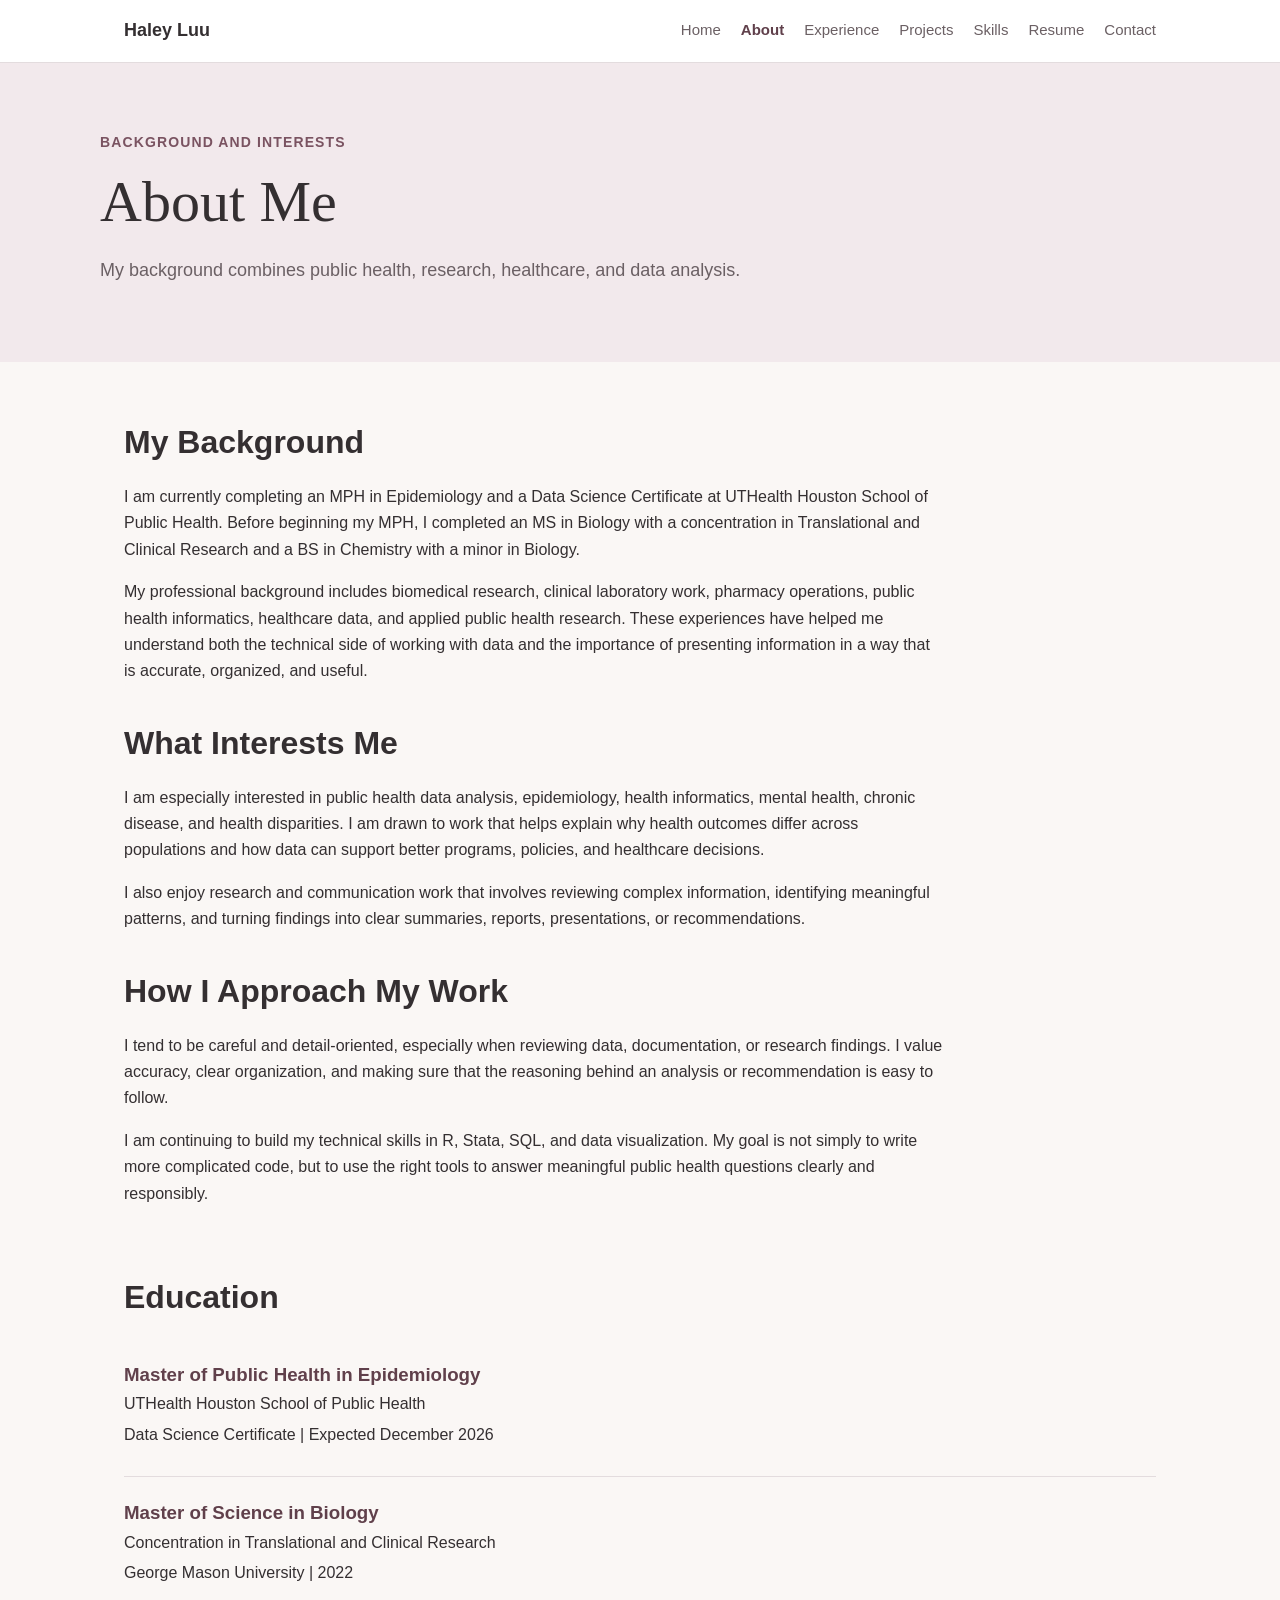
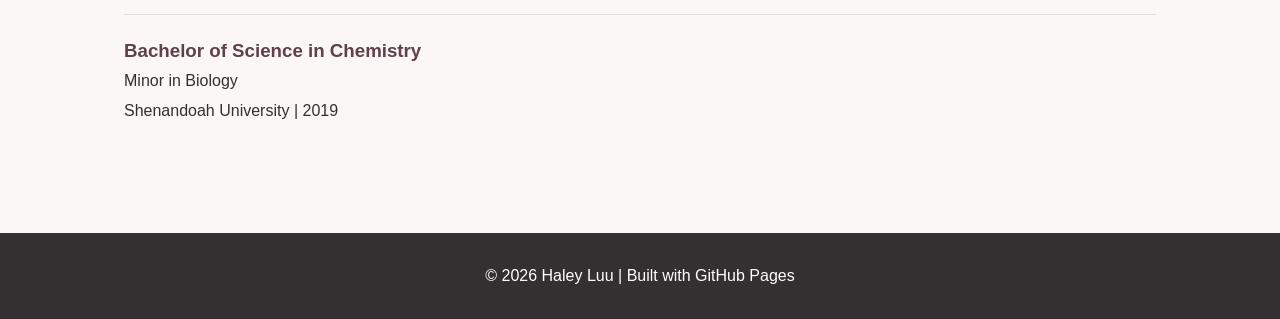
==== about.html @ 962a0a88 "Create about page" ====
<!DOCTYPE html>
<html lang="en">
<head>
  <meta charset="UTF-8">

  <meta
    name="viewport"
    content="width=device-width, initial-scale=1.0"
  >

  <meta
    name="description"
    content="Learn more about Haley Luu's background in epidemiology, public health, healthcare data, research, and health equity."
  >

  <title>About | Haley Luu</title>

  <link rel="stylesheet" href="styles.css">
</head>

<body>
  <nav>
    <div class="nav-container">
      <a class="nav-name" href="index.html">Haley Luu</a>

      <div class="nav-links">
        <a href="index.html">Home</a>
        <a class="active" href="about.html">About</a>
        <a href="experience.html">Experience</a>
        <a href="projects.html">Projects</a>
        <a href="skills.html">Skills</a>
        <a href="resume.html">Resume</a>
        <a href="contact.html">Contact</a>
      </div>
    </div>
  </nav>

  <header class="page-header">
    <div class="page-header-content">
      <p class="eyebrow">Background and Interests</p>

      <h1>About Me</h1>

      <p class="page-intro">
        My background combines public health, research, healthcare, and data
        analysis.
      </p>
    </div>
  </header>

  <main>
    <section>
      <div class="content-block">
        <h2>My Background</h2>

        <p>
          I am currently completing an MPH in Epidemiology and a Data Science
          Certificate at UTHealth Houston School of Public Health. Before
          beginning my MPH, I completed an MS in Biology with a concentration
          in Translational and Clinical Research and a BS in Chemistry with a
          minor in Biology.
        </p>

        <p>
          My professional background includes biomedical research, clinical
          laboratory work, pharmacy operations, public health informatics,
          healthcare data, and applied public health research. These
          experiences have helped me understand both the technical side of
          working with data and the importance of presenting information in a
          way that is accurate, organized, and useful.
        </p>
      </div>

      <div class="content-block">
        <h2>What Interests Me</h2>

        <p>
          I am especially interested in public health data analysis,
          epidemiology, health informatics, mental health, chronic disease,
          and health disparities. I am drawn to work that helps explain why
          health outcomes differ across populations and how data can support
          better programs, policies, and healthcare decisions.
        </p>

        <p>
          I also enjoy research and communication work that involves reviewing
          complex information, identifying meaningful patterns, and turning
          findings into clear summaries, reports, presentations, or
          recommendations.
        </p>
      </div>

      <div class="content-block">
        <h2>How I Approach My Work</h2>

        <p>
          I tend to be careful and detail-oriented, especially when reviewing
          data, documentation, or research findings. I value accuracy, clear
          organization, and making sure that the reasoning behind an analysis
          or recommendation is easy to follow.
        </p>

        <p>
          I am continuing to build my technical skills in R, Stata, SQL, and
          data visualization. My goal is not simply to write more complicated
          code, but to use the right tools to answer meaningful public health
          questions clearly and responsibly.
        </p>
      </div>
    </section>

    <section>
      <h2>Education</h2>

      <div class="education-item">
        <h3>Master of Public Health in Epidemiology</h3>

        <p>UTHealth Houston School of Public Health</p>

        <p>Data Science Certificate | Expected December 2026</p>
      </div>

      <div class="education-item">
        <h3>Master of Science in Biology</h3>

        <p>Concentration in Translational and Clinical Research</p>

        <p>George Mason University | 2022</p>
      </div>

      <div class="education-item">
        <h3>Bachelor of Science in Chemistry</h3>

        <p>Minor in Biology</p>

        <p>Shenandoah University | 2019</p>
      </div>
    </section>
  </main>

  <footer>
    <p>© 2026 Haley Luu | Built with GitHub Pages</p>
  </footer>
</body>
</html>
---- styles.css ----
/* ------------------------------
   COLOR PALETTE
------------------------------ */

:root {
  --background: #faf7f5;
  --surface: #ffffff;
  --hero-background: #f2e9ec;

  --text-primary: #342f31;
  --text-secondary: #6b6064;

  --accent: #7a5361;
  --accent-dark: #60404b;
  --accent-light: #f1e5e9;
  --soft-lilac: #eee9f1;

  --border: #e3dcde;
  --shadow: rgba(74, 54, 61, 0.07);
}

/* ------------------------------
   GENERAL STYLES
------------------------------ */

* {
  box-sizing: border-box;
}

html {
  scroll-behavior: smooth;
}

body {
  margin: 0;
  font-family: "Segoe UI", Arial, sans-serif;
  background-color: var(--background);
  color: var(--text-primary);
  line-height: 1.65;
}

a {
  color: var(--accent-dark);
}

img {
  max-width: 100%;
  height: auto;
}

h1,
h2,
h3 {
  line-height: 1.25;
}

h1 {
  margin: 0 0 18px;
  font-family: Georgia, "Times New Roman", serif;
  font-size: clamp(42px, 7vw, 66px);
  font-weight: 500;
}

h2 {
  margin: 0 0 22px;
  font-size: 32px;
}

h3 {
  margin: 0 0 10px;
  color: var(--accent-dark);
}

p {
  margin-top: 0;
}

main {
  max-width: 1080px;
  margin: 0 auto;
  padding: 60px 24px 80px;
}

section {
  margin-bottom: 70px;
}

section:last-child {
  margin-bottom: 0;
}

/* ------------------------------
   NAVIGATION
------------------------------ */

nav {
  position: sticky;
  top: 0;
  z-index: 100;
  background-color: rgba(255, 255, 255, 0.96);
  border-bottom: 1px solid var(--border);
}

.nav-container {
  max-width: 1080px;
  margin: 0 auto;
  padding: 16px 24px;
  display: flex;
  justify-content: space-between;
  align-items: center;
  gap: 24px;
}

.nav-name {
  color: var(--text-primary);
  font-size: 18px;
  font-weight: 700;
  text-decoration: none;
}

.nav-links {
  display: flex;
  flex-wrap: wrap;
  gap: 20px;
}

.nav-links a {
  color: var(--text-secondary);
  font-size: 15px;
  text-decoration: none;
}

.nav-links a:hover,
.nav-links a.active {
  color: var(--accent-dark);
}

.nav-links a.active {
  font-weight: 700;
}

/* ------------------------------
   HEADERS
------------------------------ */

.hero {
  padding: 90px 24px 80px;
  background-color: var(--hero-background);
}

.hero-content,
.page-header-content {
  max-width: 1080px;
  margin: 0 auto;
}

.eyebrow {
  margin-bottom: 12px;
  color: var(--accent);
  font-size: 14px;
  font-weight: 700;
  letter-spacing: 0.08em;
  text-transform: uppercase;
}

.headline {
  max-width: 880px;
  margin-bottom: 20px;
  color: var(--text-secondary);
  font-size: clamp(20px, 3vw, 27px);
}

.intro {
  max-width: 790px;
  margin-bottom: 0;
  font-size: 18px;
}

.page-header {
  padding: 68px 24px 58px;
  background-color: var(--hero-background);
}

.page-header h1 {
  font-size: clamp(40px, 6vw, 58px);
}

.page-intro,
.section-intro {
  max-width: 800px;
  color: var(--text-secondary);
  font-size: 18px;
}

/* ------------------------------
   BUTTONS
------------------------------ */

.button-group {
  display: flex;
  flex-wrap: wrap;
  gap: 12px;
  margin-top: 30px;
}

.button {
  display: inline-block;
  padding: 12px 20px;
  border: 1px solid var(--accent);
  border-radius: 7px;
  background-color: var(--accent);
  color: #ffffff;
  font-weight: 700;
  text-decoration: none;
}

.button:hover {
  border-color: var(--accent-dark);
  background-color: var(--accent-dark);
}

.button.secondary {
  background-color: transparent;
  color: var(--accent-dark);
}

.button.secondary:hover {
  background-color: var(--accent-light);
}

/* ------------------------------
   CARDS
------------------------------ */

.cards {
  display: grid;
  grid-template-columns: repeat(2, 1fr);
  gap: 24px;
  margin-top: 30px;
}

.card {
  display: flex;
  flex-direction: column;
  padding: 28px;
  border: 1px solid var(--border);
  border-radius: 12px;
  background-color: var(--surface);
  box-shadow: 0 4px 16px var(--shadow);
}

.card p {
  margin-bottom: 18px;
}

.card-link {
  display: inline-block;
  margin-top: auto;
  padding-top: 18px;
  color: var(--accent-dark);
  font-weight: 700;
  text-decoration: none;
}

.card-link:hover {
  text-decoration: underline;
}

/* ------------------------------
   TAGS
------------------------------ */

.tags {
  margin-top: 4px;
}

.tag {
  display: inline-block;
  margin: 5px 5px 0 0;
  padding: 5px 10px;
  border-radius: 20px;
  background-color: var(--accent-light);
  color: var(--accent-dark);
  font-size: 13px;
}

.tag.lilac {
  background-color: var(--soft-lilac);
}

/* ------------------------------
   EXPERIENCE
------------------------------ */

.experience-list {
  display: grid;
  gap: 24px;
  margin-top: 30px;
}

.experience-card {
  padding: 28px;
  border: 1px solid var(--border);
  border-radius: 12px;
  background-color: var(--surface);
  box-shadow: 0 4px 16px var(--shadow);
}

.experience-meta {
  margin-bottom: 16px;
  color: var(--text-secondary);
  font-weight: 600;
}

.experience-date {
  margin-bottom: 18px;
  color: var(--text-secondary);
  font-size: 14px;
}

/* ------------------------------
   SKILLS
------------------------------ */

.skills-grid {
  display: grid;
  grid-template-columns: repeat(2, 1fr);
  gap: 24px;
  margin-top: 30px;
}

.skill-box {
  padding: 24px;
  border-left: 4px solid var(--accent);
  background-color: var(--surface);
  box-shadow: 0 4px 16px var(--shadow);
}

.skill-box p {
  margin-bottom: 0;
}

/* ------------------------------
   EDUCATION AND CONTENT
------------------------------ */

.content-block {
  max-width: 820px;
  margin-bottom: 38px;
}

.content-block:last-child {
  margin-bottom: 0;
}

.education-item {
  padding: 24px 0;
  border-bottom: 1px solid var(--border);
}

.education-item:last-child {
  border-bottom: none;
}

.education-item h3 {
  margin-bottom: 5px;
}

.education-item p {
  margin-bottom: 4px;
}

/* ------------------------------
   RESUME
------------------------------ */

.resume-box {
  max-width: 820px;
  padding: 34px;
  border: 1px solid var(--border);
  border-radius: 12px;
  background-color: var(--surface);
  box-shadow: 0 4px 16px var(--shadow);
}

/* ------------------------------
   CONTACT
------------------------------ */

.contact-box {
  max-width: 760px;
  padding: 34px;
  border: 1px solid var(--border);
  border-radius: 12px;
  background-color: var(--surface);
  box-shadow: 0 4px 16px var(--shadow);
}

.contact-links {
  display: flex;
  flex-wrap: wrap;
  gap: 18px;
  margin-top: 24px;
}

.contact-links a {
  color: var(--accent-dark);
  font-weight: 700;
  text-decoration: none;
}

.contact-links a:hover {
  text-decoration: underline;
}

/* ------------------------------
   FOOTER
------------------------------ */

footer {
  padding: 30px 24px;
  background-color: var(--text-primary);
  color: #ffffff;
  text-align: center;
}

footer p {
  margin: 0;
}

/* ------------------------------
   MOBILE DESIGN
------------------------------ */

@media (max-width: 800px) {
  .nav-container {
    align-items: flex-start;
    flex-direction: column;
    gap: 10px;
  }

  .nav-links {
    gap: 14px;
  }

  .hero {
    padding-top: 65px;
  }

  .cards,
  .skills-grid {
    grid-template-columns: 1fr;
  }

  main {
    padding-top: 45px;
  }
}
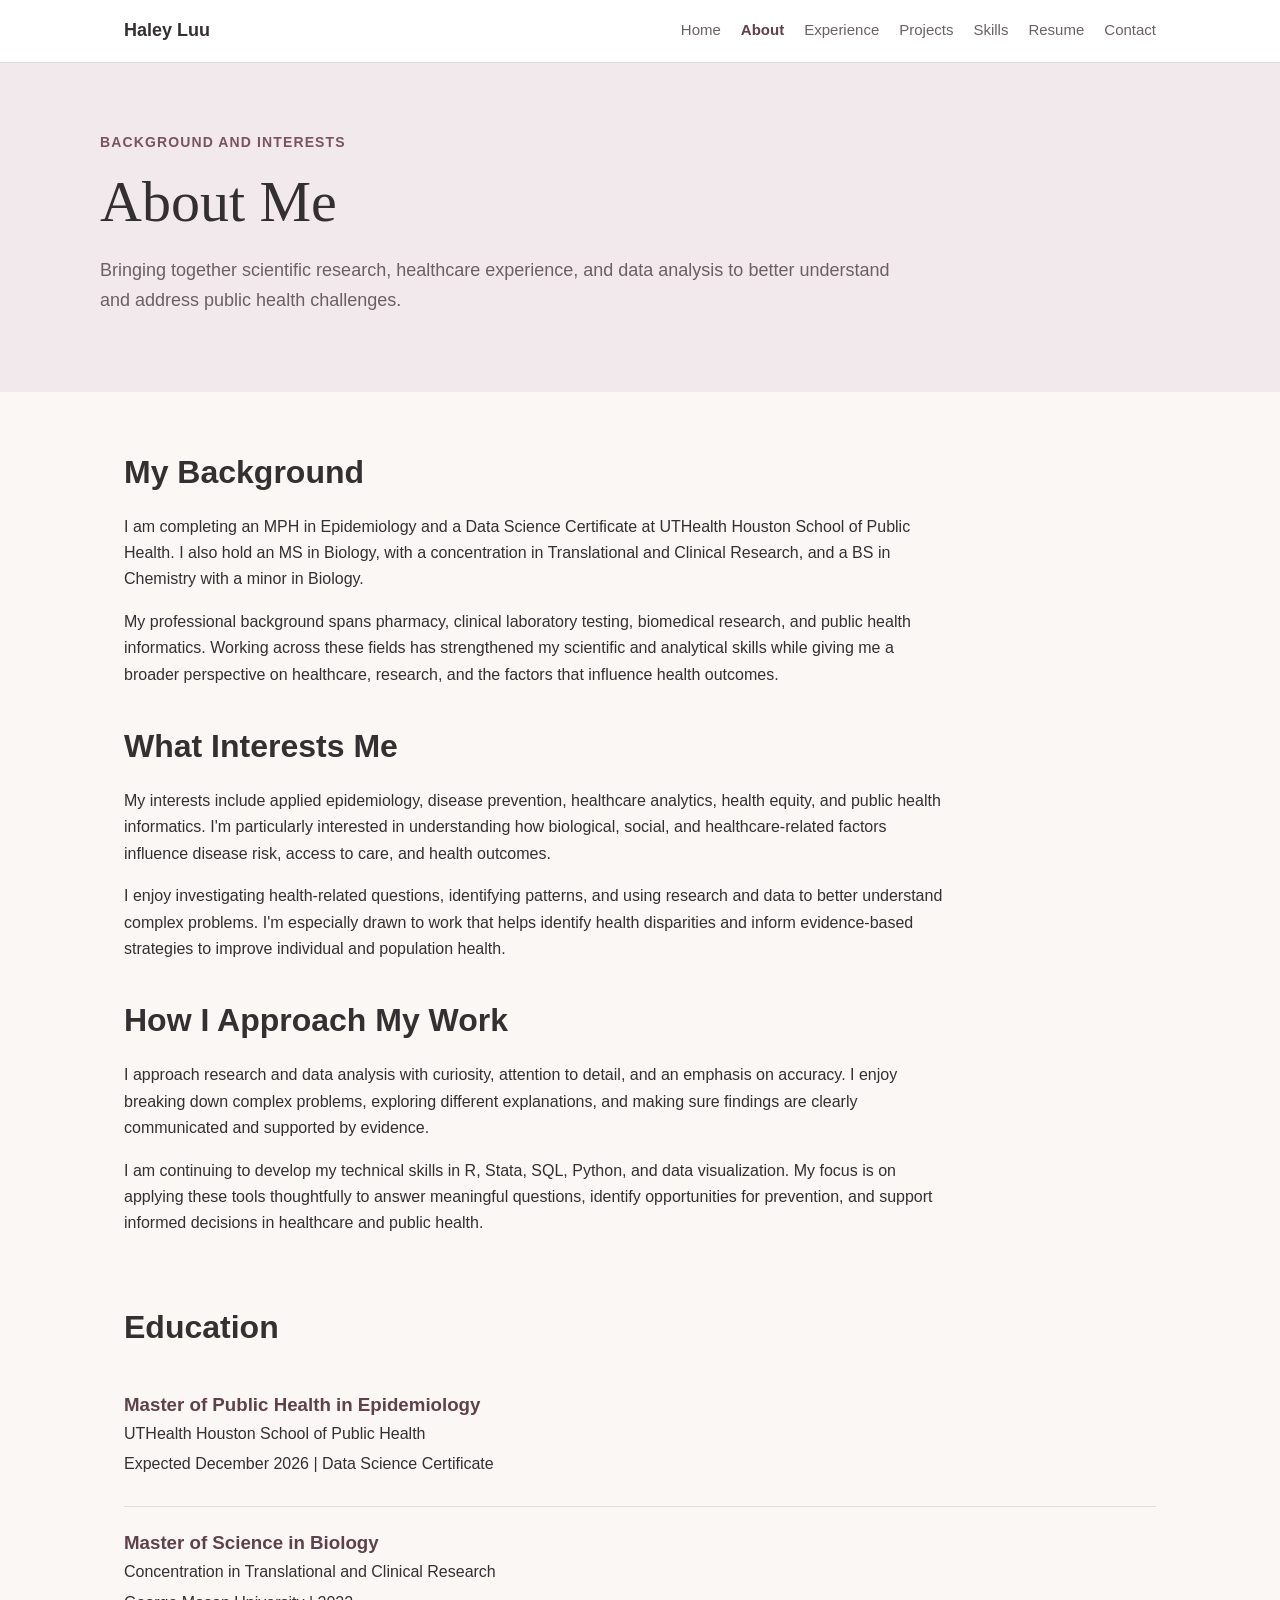
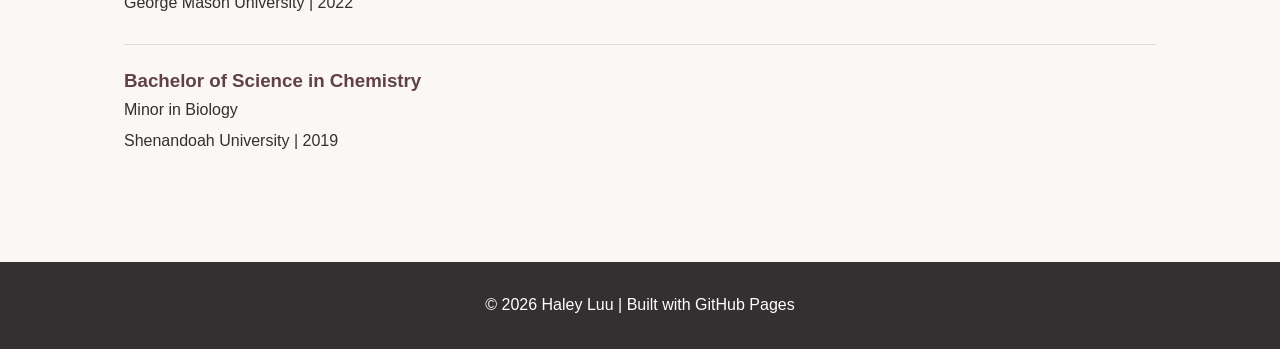
==== commit f8c98eaa: "Refine portfolio About page" ====
--- a/about.html
+++ b/about.html
@@ -42,8 +42,8 @@
       <h1>About Me</h1>
 
       <p class="page-intro">
-        My background combines public health, research, healthcare, and data
-        analysis.
+        Bringing together scientific research, healthcare experience,
+        and data analysis to better understand and address public health challenges.
       </p>
     </div>
   </header>
@@ -54,20 +54,18 @@
         <h2>My Background</h2>
 
         <p>
-          I am currently completing an MPH in Epidemiology and a Data Science
-          Certificate at UTHealth Houston School of Public Health. Before
-          beginning my MPH, I completed an MS in Biology with a concentration
-          in Translational and Clinical Research and a BS in Chemistry with a
-          minor in Biology.
+          I am completing an MPH in Epidemiology and a Data Science
+          Certificate at UTHealth Houston School of Public Health. I also
+          hold an MS in Biology, with a concentration in Translational and
+          Clinical Research, and a BS in Chemistry with a minor in Biology.
         </p>
 
         <p>
-          My professional background includes biomedical research, clinical
-          laboratory work, pharmacy operations, public health informatics,
-          healthcare data, and applied public health research. These
-          experiences have helped me understand both the technical side of
-          working with data and the importance of presenting information in a
-          way that is accurate, organized, and useful.
+          My professional background spans pharmacy, clinical laboratory
+          testing, biomedical research, and public health informatics.
+          Working across these fields has strengthened my scientific and
+          analytical skills while giving me a broader perspective on
+          healthcare, research, and the factors that influence health outcomes.
         </p>
       </div>
 
@@ -75,18 +73,19 @@
         <h2>What Interests Me</h2>
 
         <p>
-          I am especially interested in public health data analysis,
-          epidemiology, health informatics, mental health, chronic disease,
-          and health disparities. I am drawn to work that helps explain why
-          health outcomes differ across populations and how data can support
-          better programs, policies, and healthcare decisions.
+          My interests include applied epidemiology, disease prevention, 
+          healthcare analytics, health equity, and public health informatics. 
+          I'm particularly interested in understanding how biological, social,
+          and healthcare-related factors influence disease risk, access to
+          care, and health outcomes.
         </p>
 
         <p>
-          I also enjoy research and communication work that involves reviewing
-          complex information, identifying meaningful patterns, and turning
-          findings into clear summaries, reports, presentations, or
-          recommendations.
+          I enjoy investigating health-related questions, identifying patterns,
+          and using research and data to better understand complex problems.
+          I'm especially drawn to work that helps identify health disparities
+          and inform evidence-based strategies to improve individual and
+          population health.
         </p>
       </div>
 
@@ -94,17 +93,18 @@
         <h2>How I Approach My Work</h2>
 
         <p>
-          I tend to be careful and detail-oriented, especially when reviewing
-          data, documentation, or research findings. I value accuracy, clear
-          organization, and making sure that the reasoning behind an analysis
-          or recommendation is easy to follow.
+          I approach research and data analysis with curiosity, attention to
+          detail, and an emphasis on accuracy. I enjoy breaking down complex
+          problems, exploring different explanations, and making sure findings
+          are clearly communicated and supported by evidence. 
         </p>
 
         <p>
-          I am continuing to build my technical skills in R, Stata, SQL, and
-          data visualization. My goal is not simply to write more complicated
-          code, but to use the right tools to answer meaningful public health
-          questions clearly and responsibly.
+          I am continuing to develop my technical skills in R, Stata, SQL,
+          Python, and data visualization. My focus is on applying these tools 
+          thoughtfully to answer meaningful questions, identify opportunities
+          for prevention, and support informed decisions in healthcare and
+          public health.
         </p>
       </div>
     </section>
@@ -117,7 +117,7 @@
 
         <p>UTHealth Houston School of Public Health</p>
 
-        <p>Data Science Certificate | Expected December 2026</p>
+        <p>Expected December 2026 | Data Science Certificate</p>
       </div>
 
       <div class="education-item">
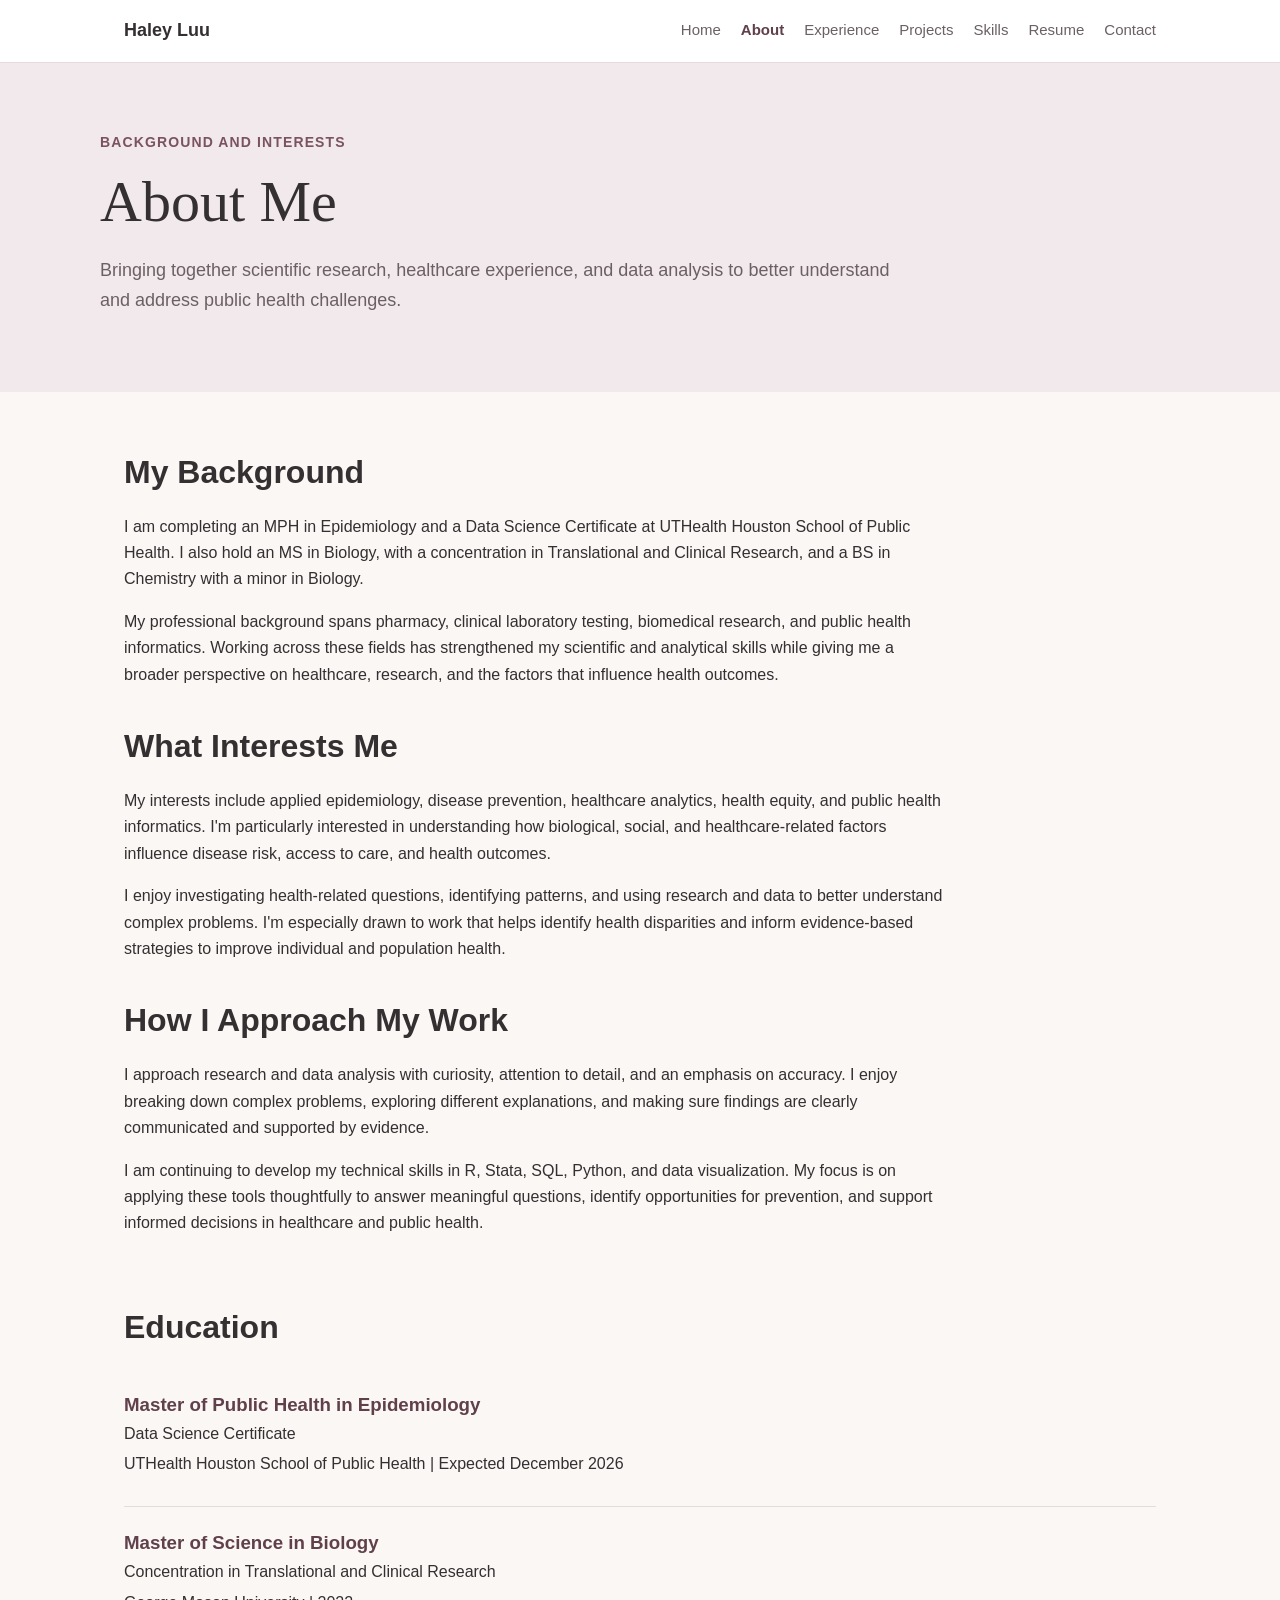
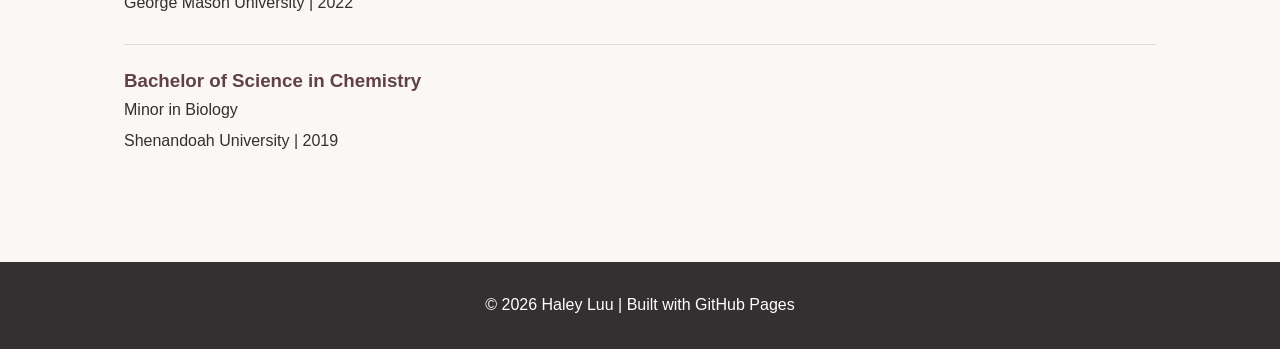
==== commit f78bf0d6: "Revise Education formatting" ====
--- a/about.html
+++ b/about.html
@@ -115,9 +115,9 @@
       <div class="education-item">
         <h3>Master of Public Health in Epidemiology</h3>
 
-        <p>UTHealth Houston School of Public Health</p>
-
-        <p>Expected December 2026 | Data Science Certificate</p>
+        <p>Data Science Certificate</p>
+        
+        <p>UTHealth Houston School of Public Health | Expected December 2026</p>
       </div>
 
       <div class="education-item">
